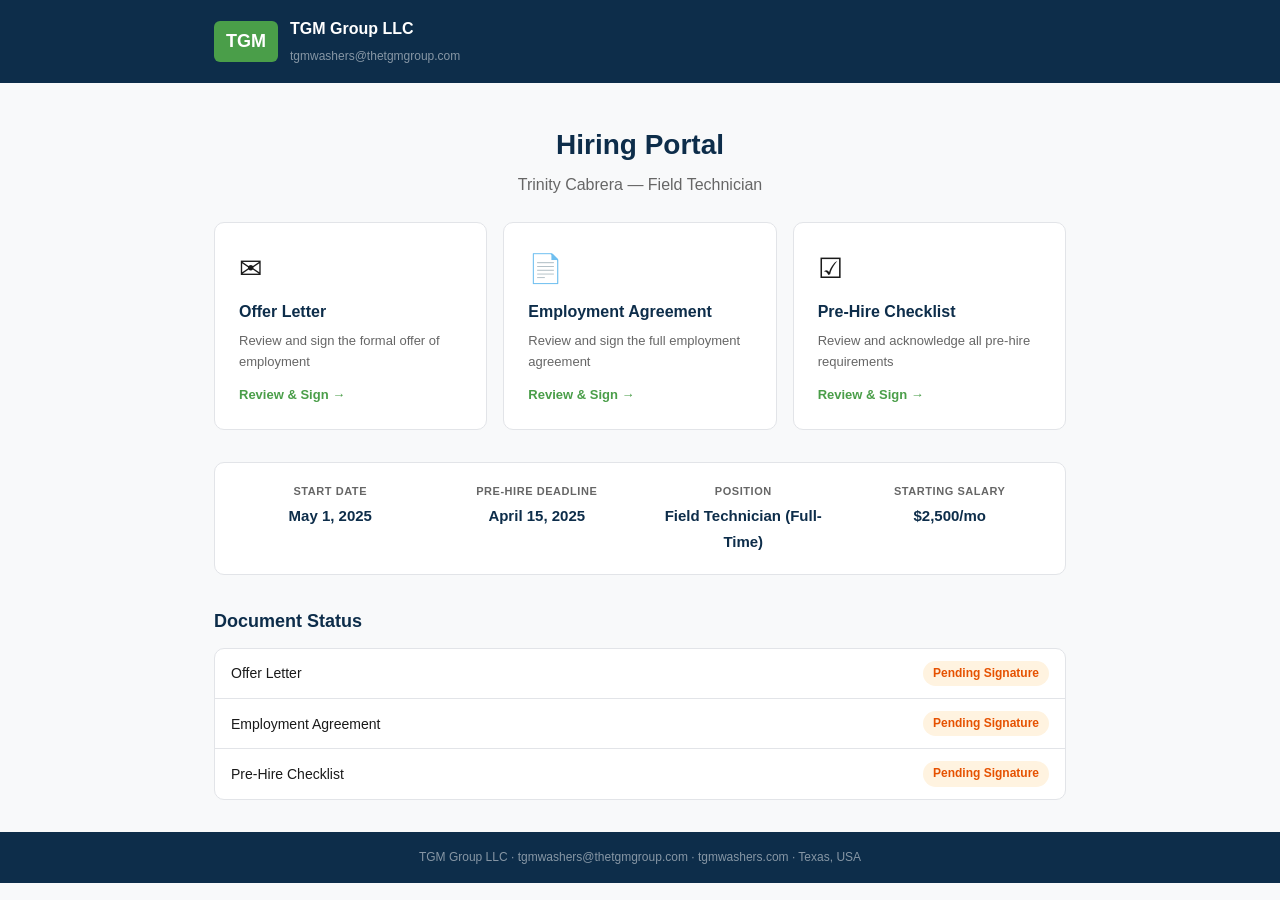
==== web/index.html @ 61c333d6 "Initial commit: TGM hiring portal with e-signature support - Original .docx files (Offer Letter, Emp" ====
<!DOCTYPE html>
<html lang="en">
<head>
  <meta charset="UTF-8">
  <meta name="viewport" content="width=device-width, initial-scale=1.0">
  <title>TGM Group LLC - Hiring Portal</title>
  <link rel="stylesheet" href="css/style.css">
</head>
<body>
  <header class="header">
    <div class="container">
      <div class="logo">
        <div class="logo-mark">TGM</div>
        <div class="logo-text">
          <span class="logo-name">TGM Group LLC</span>
          <span class="logo-sub">tgmwashers@thetgmgroup.com</span>
        </div>
      </div>
    </div>
  </header>

  <main class="container">
    <div class="hero">
      <h1>Hiring Portal</h1>
      <p class="hero-sub">Trinity Cabrera &mdash; Field Technician</p>
    </div>

    <section class="card-grid">
      <a href="sign.html?doc=offer-letter" class="doc-card">
        <div class="doc-icon">&#9993;</div>
        <h3>Offer Letter</h3>
        <p>Review and sign the formal offer of employment</p>
        <span class="doc-action">Review &amp; Sign &rarr;</span>
      </a>

      <a href="sign.html?doc=employment-agreement" class="doc-card">
        <div class="doc-icon">&#128196;</div>
        <h3>Employment Agreement</h3>
        <p>Review and sign the full employment agreement</p>
        <span class="doc-action">Review &amp; Sign &rarr;</span>
      </a>

      <a href="sign.html?doc=prehire-checklist" class="doc-card">
        <div class="doc-icon">&#9745;</div>
        <h3>Pre-Hire Checklist</h3>
        <p>Review and acknowledge all pre-hire requirements</p>
        <span class="doc-action">Review &amp; Sign &rarr;</span>
      </a>
    </section>

    <section class="info-bar">
      <div class="info-item">
        <strong>Start Date</strong>
        <span>May 1, 2025</span>
      </div>
      <div class="info-item">
        <strong>Pre-Hire Deadline</strong>
        <span>April 15, 2025</span>
      </div>
      <div class="info-item">
        <strong>Position</strong>
        <span>Field Technician (Full-Time)</span>
      </div>
      <div class="info-item">
        <strong>Starting Salary</strong>
        <span>$2,500/mo</span>
      </div>
    </section>

    <section class="status-section">
      <h2>Document Status</h2>
      <div class="status-table">
        <div class="status-row" id="status-offer-letter">
          <span class="status-name">Offer Letter</span>
          <span class="status-badge pending">Pending Signature</span>
        </div>
        <div class="status-row" id="status-employment-agreement">
          <span class="status-name">Employment Agreement</span>
          <span class="status-badge pending">Pending Signature</span>
        </div>
        <div class="status-row" id="status-prehire-checklist">
          <span class="status-name">Pre-Hire Checklist</span>
          <span class="status-badge pending">Pending Signature</span>
        </div>
      </div>
    </section>
  </main>

  <footer class="footer">
    <div class="container">
      <p>TGM Group LLC &middot; tgmwashers@thetgmgroup.com &middot; tgmwashers.com &middot; Texas, USA</p>
    </div>
  </footer>

  <script>
    // Check localStorage for signed status
    ['offer-letter', 'employment-agreement', 'prehire-checklist'].forEach(doc => {
      if (localStorage.getItem('tgm-signed-' + doc)) {
        const row = document.getElementById('status-' + doc);
        if (row) {
          const badge = row.querySelector('.status-badge');
          badge.className = 'status-badge signed';
          badge.textContent = 'Signed & Sent';
        }
      }
    });
  </script>
</body>
</html>
---- web/css/style.css ----
:root {
  --navy: #0d2d4a;
  --green: #4a9e49;
  --cream: #f4f4ef;
  --light: #f8f9fa;
  --border: #e2e4e8;
  --text: #1a1a1a;
  --text-secondary: #666;
  --radius: 10px;
}

* { box-sizing: border-box; margin: 0; padding: 0; }

body {
  font-family: -apple-system, BlinkMacSystemFont, 'Segoe UI', Roboto, sans-serif;
  color: var(--text);
  background: var(--light);
  line-height: 1.6;
}

.container { max-width: 900px; margin: 0 auto; padding: 0 1.5rem; }

/* Header */
.header {
  background: var(--navy);
  padding: 1rem 0;
}
.logo { display: flex; align-items: center; gap: 12px; }
.logo-mark {
  background: var(--green);
  color: #fff;
  font-weight: 700;
  font-size: 18px;
  padding: 6px 12px;
  border-radius: 6px;
}
.logo-name { color: #fff; font-weight: 600; font-size: 16px; display: block; }
.logo-sub { color: rgba(255,255,255,0.5); font-size: 12px; }

/* Hero */
.hero { text-align: center; padding: 2.5rem 0 1.5rem; }
.hero h1 { font-size: 28px; color: var(--navy); }
.hero-sub { color: var(--text-secondary); font-size: 16px; margin-top: 4px; }

/* Document Cards */
.card-grid {
  display: grid;
  grid-template-columns: repeat(auto-fit, minmax(240px, 1fr));
  gap: 1rem;
  margin-bottom: 2rem;
}
.doc-card {
  background: #fff;
  border: 1px solid var(--border);
  border-radius: var(--radius);
  padding: 1.5rem;
  text-decoration: none;
  color: var(--text);
  transition: box-shadow 0.2s, border-color 0.2s;
  display: flex;
  flex-direction: column;
}
.doc-card:hover {
  border-color: var(--green);
  box-shadow: 0 4px 16px rgba(13,45,74,0.1);
}
.doc-icon { font-size: 28px; margin-bottom: 8px; }
.doc-card h3 { font-size: 16px; margin-bottom: 6px; color: var(--navy); }
.doc-card p { font-size: 13px; color: var(--text-secondary); flex: 1; }
.doc-action {
  margin-top: 12px;
  font-size: 13px;
  font-weight: 600;
  color: var(--green);
}

/* Info Bar */
.info-bar {
  display: flex;
  flex-wrap: wrap;
  gap: 1rem;
  background: #fff;
  border: 1px solid var(--border);
  border-radius: var(--radius);
  padding: 1.25rem;
  margin-bottom: 2rem;
}
.info-item {
  flex: 1;
  min-width: 140px;
  text-align: center;
}
.info-item strong { display: block; font-size: 11px; text-transform: uppercase; letter-spacing: 0.05em; color: var(--text-secondary); margin-bottom: 2px; }
.info-item span { font-size: 15px; font-weight: 600; color: var(--navy); }

/* Status */
.status-section { margin-bottom: 2rem; }
.status-section h2 { font-size: 18px; margin-bottom: 0.75rem; color: var(--navy); }
.status-table { background: #fff; border: 1px solid var(--border); border-radius: var(--radius); overflow: hidden; }
.status-row {
  display: flex;
  align-items: center;
  justify-content: space-between;
  padding: 12px 16px;
  border-bottom: 1px solid var(--border);
}
.status-row:last-child { border-bottom: none; }
.status-name { font-size: 14px; font-weight: 500; }
.status-badge {
  font-size: 12px;
  font-weight: 600;
  padding: 3px 10px;
  border-radius: 20px;
}
.status-badge.pending { background: #fff3e0; color: #e65100; }
.status-badge.signed { background: #e8f5e9; color: #2e7d32; }

/* Footer */
.footer {
  background: var(--navy);
  color: rgba(255,255,255,0.5);
  text-align: center;
  padding: 1rem 0;
  font-size: 12px;
  margin-top: 2rem;
}

/* ========= Signing Page ========= */
.doc-header {
  text-align: center;
  padding: 2rem 0 1rem;
}
.doc-header h1 { font-size: 22px; color: var(--navy); }
.doc-header .doc-meta { font-size: 13px; color: var(--text-secondary); margin-top: 4px; }

.doc-body {
  background: #fff;
  border: 1px solid var(--border);
  border-radius: var(--radius);
  padding: 2rem 2.5rem;
  margin-bottom: 2rem;
  font-size: 14px;
  line-height: 1.7;
}
.doc-body h2 {
  font-size: 16px;
  color: var(--navy);
  margin: 1.5rem 0 0.5rem;
  padding-bottom: 4px;
  border-bottom: 1px solid var(--border);
}
.doc-body h2:first-child { margin-top: 0; }
.doc-body h3 { font-size: 14px; font-weight: 600; margin: 1rem 0 0.25rem; }
.doc-body ul { padding-left: 1.25rem; margin: 0.5rem 0; }
.doc-body li { margin-bottom: 4px; }
.doc-body p { margin-bottom: 0.75rem; }
.doc-body .doc-table {
  width: 100%;
  border-collapse: collapse;
  margin: 1rem 0;
  font-size: 13px;
}
.doc-body .doc-table th,
.doc-body .doc-table td {
  border: 1px solid var(--border);
  padding: 8px 12px;
  text-align: left;
}
.doc-body .doc-table th { background: var(--light); font-weight: 600; }
.doc-body .section-header {
  font-size: 12px;
  font-weight: 600;
  text-transform: uppercase;
  letter-spacing: 0.05em;
  color: var(--text-secondary);
  margin: 1.25rem 0 0.5rem;
  padding: 4px 0;
  border-bottom: 1px solid var(--border);
}

/* Signature Area */
.sign-section {
  background: #fff;
  border: 1px solid var(--border);
  border-radius: var(--radius);
  padding: 1.5rem 2rem;
  margin-bottom: 2rem;
}
.sign-section h2 { font-size: 18px; color: var(--navy); margin-bottom: 1rem; }

.sig-grid {
  display: grid;
  grid-template-columns: 1fr 1fr;
  gap: 2rem;
}
@media (max-width: 600px) { .sig-grid { grid-template-columns: 1fr; } }

.sig-block label {
  display: block;
  font-size: 12px;
  font-weight: 600;
  text-transform: uppercase;
  letter-spacing: 0.04em;
  color: var(--text-secondary);
  margin-bottom: 6px;
}
.sig-block .sig-name {
  font-size: 14px;
  font-weight: 500;
  margin-bottom: 8px;
  color: var(--navy);
}

.sig-canvas-wrap {
  border: 2px dashed var(--border);
  border-radius: 8px;
  background: var(--light);
  position: relative;
  cursor: crosshair;
}
.sig-canvas-wrap canvas {
  display: block;
  width: 100%;
  height: 120px;
}
.sig-canvas-wrap .sig-placeholder {
  position: absolute;
  top: 50%;
  left: 50%;
  transform: translate(-50%, -50%);
  font-size: 13px;
  color: #aaa;
  pointer-events: none;
}

.sig-date {
  margin-top: 8px;
  font-size: 13px;
  color: var(--text-secondary);
}
.sig-date input {
  border: 1px solid var(--border);
  border-radius: 6px;
  padding: 6px 10px;
  font-size: 13px;
  margin-left: 4px;
}

.sig-actions {
  display: flex;
  gap: 8px;
  margin-top: 8px;
}
.btn-clear {
  background: none;
  border: 1px solid var(--border);
  border-radius: 6px;
  padding: 4px 12px;
  font-size: 12px;
  cursor: pointer;
  color: var(--text-secondary);
}
.btn-clear:hover { border-color: #c00; color: #c00; }

/* Pre-signed employer block */
.sig-presigned {
  border: 2px solid var(--green);
  border-radius: 8px;
  background: #f0faf0;
  padding: 16px;
  text-align: center;
}
.sig-presigned .sig-text {
  font-family: 'Brush Script MT', 'Segoe Script', cursive;
  font-size: 28px;
  color: var(--navy);
}
.sig-presigned .sig-note {
  font-size: 11px;
  color: var(--green);
  margin-top: 4px;
}

/* Submit Button */
.submit-area { text-align: center; margin-bottom: 2rem; }
.btn-submit {
  background: var(--green);
  color: #fff;
  border: none;
  border-radius: 8px;
  padding: 14px 40px;
  font-size: 16px;
  font-weight: 600;
  cursor: pointer;
  transition: background 0.2s;
}
.btn-submit:hover { background: #3d8a3d; }
.btn-submit:disabled { background: #aaa; cursor: not-allowed; }

.btn-back {
  display: inline-block;
  margin-bottom: 1rem;
  text-decoration: none;
  color: var(--text-secondary);
  font-size: 13px;
}
.btn-back:hover { color: var(--navy); }

/* Success overlay */
.success-overlay {
  display: none;
  position: fixed;
  inset: 0;
  background: rgba(0,0,0,0.6);
  z-index: 100;
  align-items: center;
  justify-content: center;
}
.success-overlay.show { display: flex; }
.success-box {
  background: #fff;
  border-radius: 16px;
  padding: 2.5rem;
  text-align: center;
  max-width: 400px;
  width: 90%;
}
.success-box .check-circle {
  width: 60px;
  height: 60px;
  border-radius: 50%;
  background: var(--green);
  color: #fff;
  font-size: 28px;
  display: flex;
  align-items: center;
  justify-content: center;
  margin: 0 auto 1rem;
}
.success-box h3 { font-size: 20px; color: var(--navy); margin-bottom: 8px; }
.success-box p { color: var(--text-secondary); font-size: 14px; margin-bottom: 1.5rem; }
.btn-home {
  background: var(--navy);
  color: #fff;
  border: none;
  border-radius: 8px;
  padding: 10px 24px;
  font-size: 14px;
  cursor: pointer;
  text-decoration: none;
  display: inline-block;
}

/* Loading spinner */
.spinner {
  display: inline-block;
  width: 18px;
  height: 18px;
  border: 2px solid #fff;
  border-top-color: transparent;
  border-radius: 50%;
  animation: spin 0.6s linear infinite;
  vertical-align: middle;
  margin-right: 6px;
}
@keyframes spin { to { transform: rotate(360deg); } }
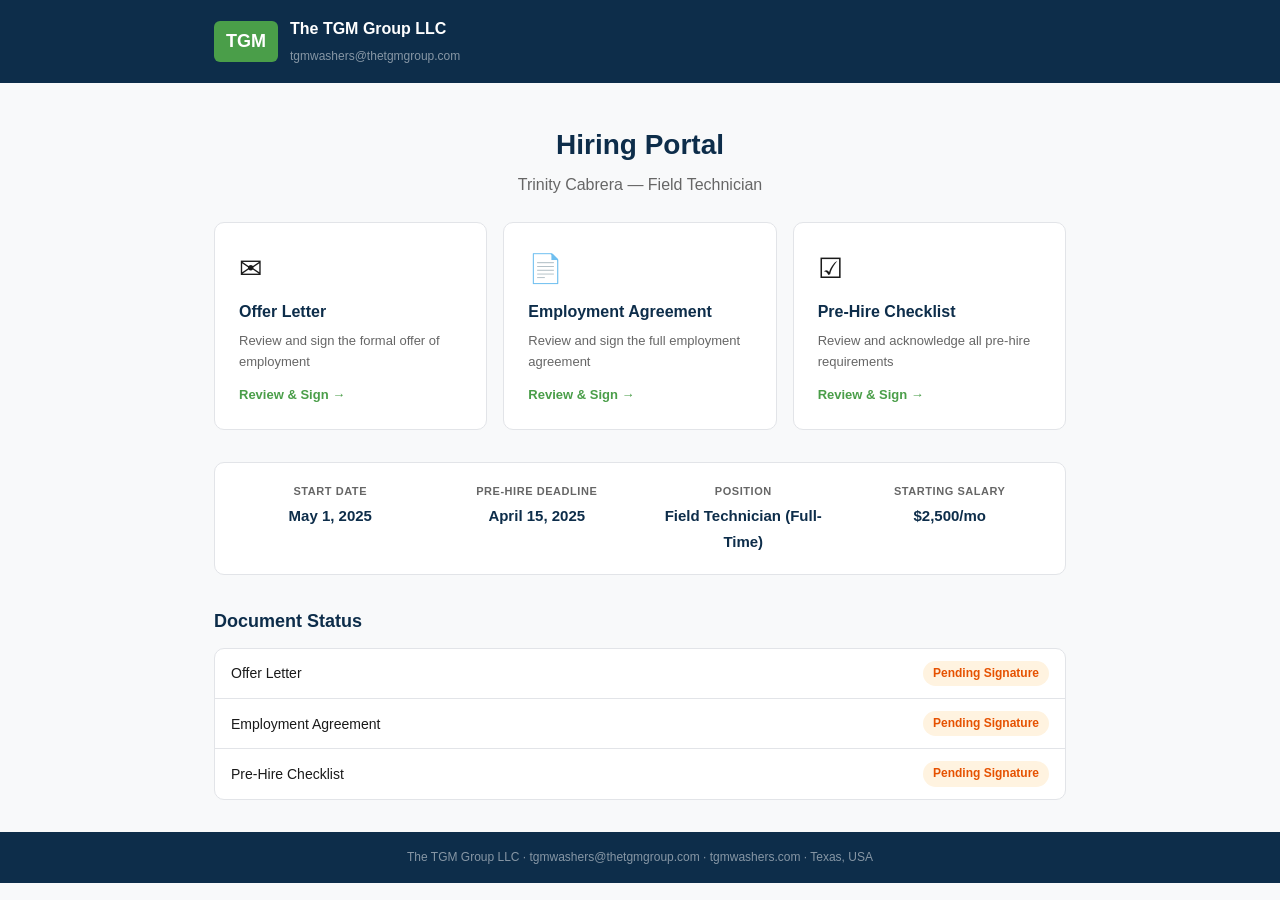
==== commit b46cb453: "Fix company name to 'The TGM Group LLC'" ====
--- a/web/index.html
+++ b/web/index.html
@@ -3,7 +3,7 @@
 <head>
   <meta charset="UTF-8">
   <meta name="viewport" content="width=device-width, initial-scale=1.0">
-  <title>TGM Group LLC - Hiring Portal</title>
+  <title>The TGM Group LLC - Hiring Portal</title>
   <link rel="stylesheet" href="css/style.css">
 </head>
 <body>
@@ -12,7 +12,7 @@
       <div class="logo">
         <div class="logo-mark">TGM</div>
         <div class="logo-text">
-          <span class="logo-name">TGM Group LLC</span>
+          <span class="logo-name">The TGM Group LLC</span>
           <span class="logo-sub">tgmwashers@thetgmgroup.com</span>
         </div>
       </div>
@@ -88,7 +88,7 @@
 
   <footer class="footer">
     <div class="container">
-      <p>TGM Group LLC &middot; tgmwashers@thetgmgroup.com &middot; tgmwashers.com &middot; Texas, USA</p>
+      <p>The TGM Group LLC &middot; tgmwashers@thetgmgroup.com &middot; tgmwashers.com &middot; Texas, USA</p>
     </div>
   </footer>
 
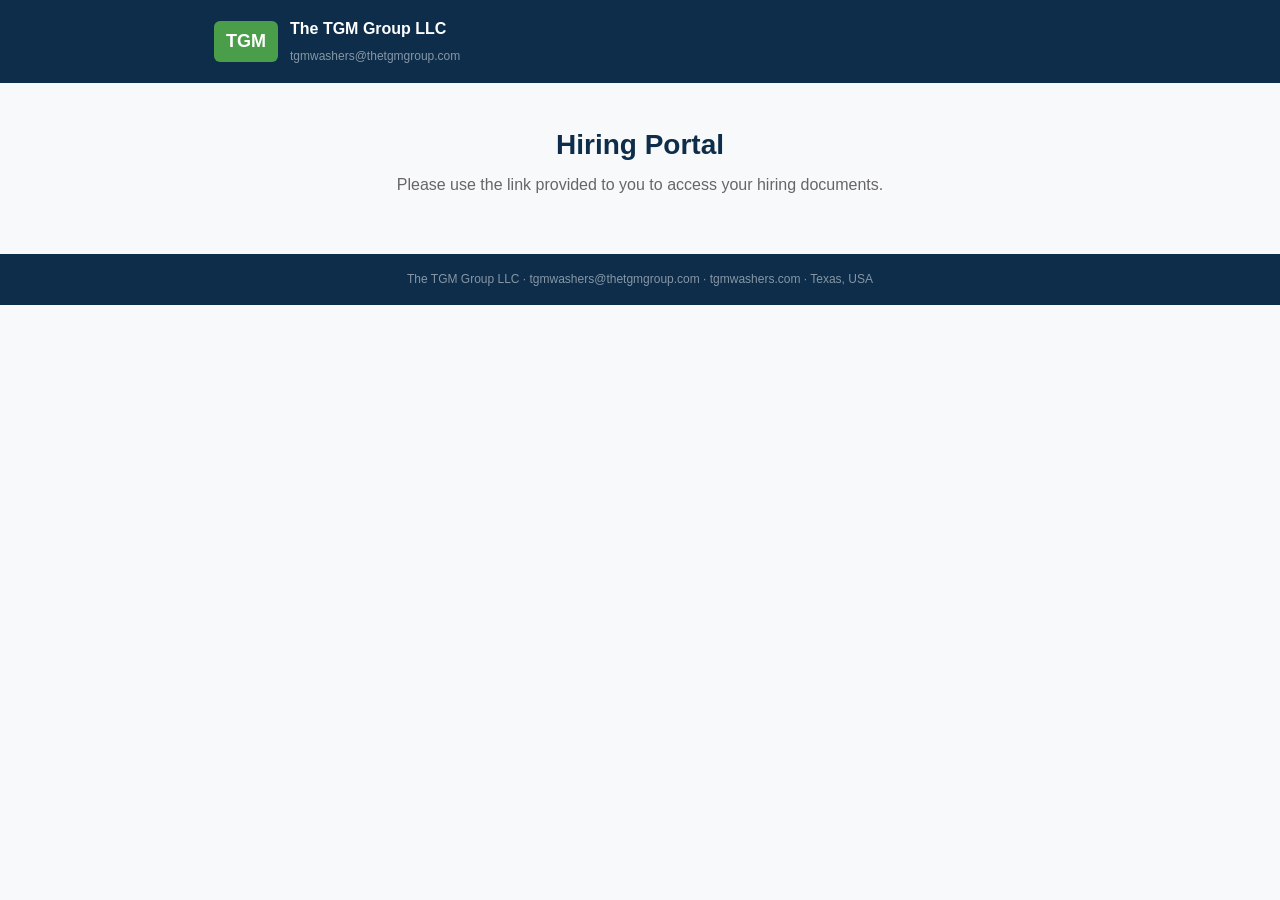
==== commit a25af574: "Add separate hiring portals for Trinity and Alex with file uploads - Split single portal into per-em" ====
--- a/web/index.html
+++ b/web/index.html
@@ -22,68 +22,8 @@
   <main class="container">
     <div class="hero">
       <h1>Hiring Portal</h1>
-      <p class="hero-sub">Trinity Cabrera &mdash; Field Technician</p>
+      <p class="hero-sub">Please use the link provided to you to access your hiring documents.</p>
     </div>
-
-    <section class="card-grid">
-      <a href="sign.html?doc=offer-letter" class="doc-card">
-        <div class="doc-icon">&#9993;</div>
-        <h3>Offer Letter</h3>
-        <p>Review and sign the formal offer of employment</p>
-        <span class="doc-action">Review &amp; Sign &rarr;</span>
-      </a>
-
-      <a href="sign.html?doc=employment-agreement" class="doc-card">
-        <div class="doc-icon">&#128196;</div>
-        <h3>Employment Agreement</h3>
-        <p>Review and sign the full employment agreement</p>
-        <span class="doc-action">Review &amp; Sign &rarr;</span>
-      </a>
-
-      <a href="sign.html?doc=prehire-checklist" class="doc-card">
-        <div class="doc-icon">&#9745;</div>
-        <h3>Pre-Hire Checklist</h3>
-        <p>Review and acknowledge all pre-hire requirements</p>
-        <span class="doc-action">Review &amp; Sign &rarr;</span>
-      </a>
-    </section>
-
-    <section class="info-bar">
-      <div class="info-item">
-        <strong>Start Date</strong>
-        <span>May 1, 2025</span>
-      </div>
-      <div class="info-item">
-        <strong>Pre-Hire Deadline</strong>
-        <span>April 15, 2025</span>
-      </div>
-      <div class="info-item">
-        <strong>Position</strong>
-        <span>Field Technician (Full-Time)</span>
-      </div>
-      <div class="info-item">
-        <strong>Starting Salary</strong>
-        <span>$2,500/mo</span>
-      </div>
-    </section>
-
-    <section class="status-section">
-      <h2>Document Status</h2>
-      <div class="status-table">
-        <div class="status-row" id="status-offer-letter">
-          <span class="status-name">Offer Letter</span>
-          <span class="status-badge pending">Pending Signature</span>
-        </div>
-        <div class="status-row" id="status-employment-agreement">
-          <span class="status-name">Employment Agreement</span>
-          <span class="status-badge pending">Pending Signature</span>
-        </div>
-        <div class="status-row" id="status-prehire-checklist">
-          <span class="status-name">Pre-Hire Checklist</span>
-          <span class="status-badge pending">Pending Signature</span>
-        </div>
-      </div>
-    </section>
   </main>
 
   <footer class="footer">
@@ -91,19 +31,5 @@
       <p>The TGM Group LLC &middot; tgmwashers@thetgmgroup.com &middot; tgmwashers.com &middot; Texas, USA</p>
     </div>
   </footer>
-
-  <script>
-    // Check localStorage for signed status
-    ['offer-letter', 'employment-agreement', 'prehire-checklist'].forEach(doc => {
-      if (localStorage.getItem('tgm-signed-' + doc)) {
-        const row = document.getElementById('status-' + doc);
-        if (row) {
-          const badge = row.querySelector('.status-badge');
-          badge.className = 'status-badge signed';
-          badge.textContent = 'Signed & Sent';
-        }
-      }
-    });
-  </script>
 </body>
 </html>
--- a/web/css/style.css
+++ b/web/css/style.css
@@ -364,3 +364,33 @@
   margin-right: 6px;
 }
 @keyframes spin { to { transform: rotate(360deg); } }
+
+/* ========= Checklist Uploads ========= */
+.checklist-upload { margin-top: 8px; display: flex; align-items: center; gap: 8px; flex-wrap: wrap; }
+.checklist-upload-btn {
+  display: inline-flex;
+  align-items: center;
+  gap: 4px;
+  background: var(--navy);
+  color: #fff;
+  font-size: 12px;
+  font-weight: 600;
+  padding: 5px 12px;
+  border-radius: 6px;
+  cursor: pointer;
+  transition: background 0.2s;
+}
+.checklist-upload-btn:hover { background: #163d5e; }
+.checklist-upload-info {
+  font-size: 12px;
+  color: var(--text-secondary);
+  max-width: 200px;
+  overflow: hidden;
+  text-overflow: ellipsis;
+  white-space: nowrap;
+}
+.checklist-upload-info.uploaded { color: #2e7d32; font-weight: 600; }
+.checklist-upload-info.uploading { color: #e65100; }
+.checklist-upload-info.error { color: #c62828; }
+.check-icon { font-size: 18px; }
+.check-icon.uploaded { color: #2e7d32; }
